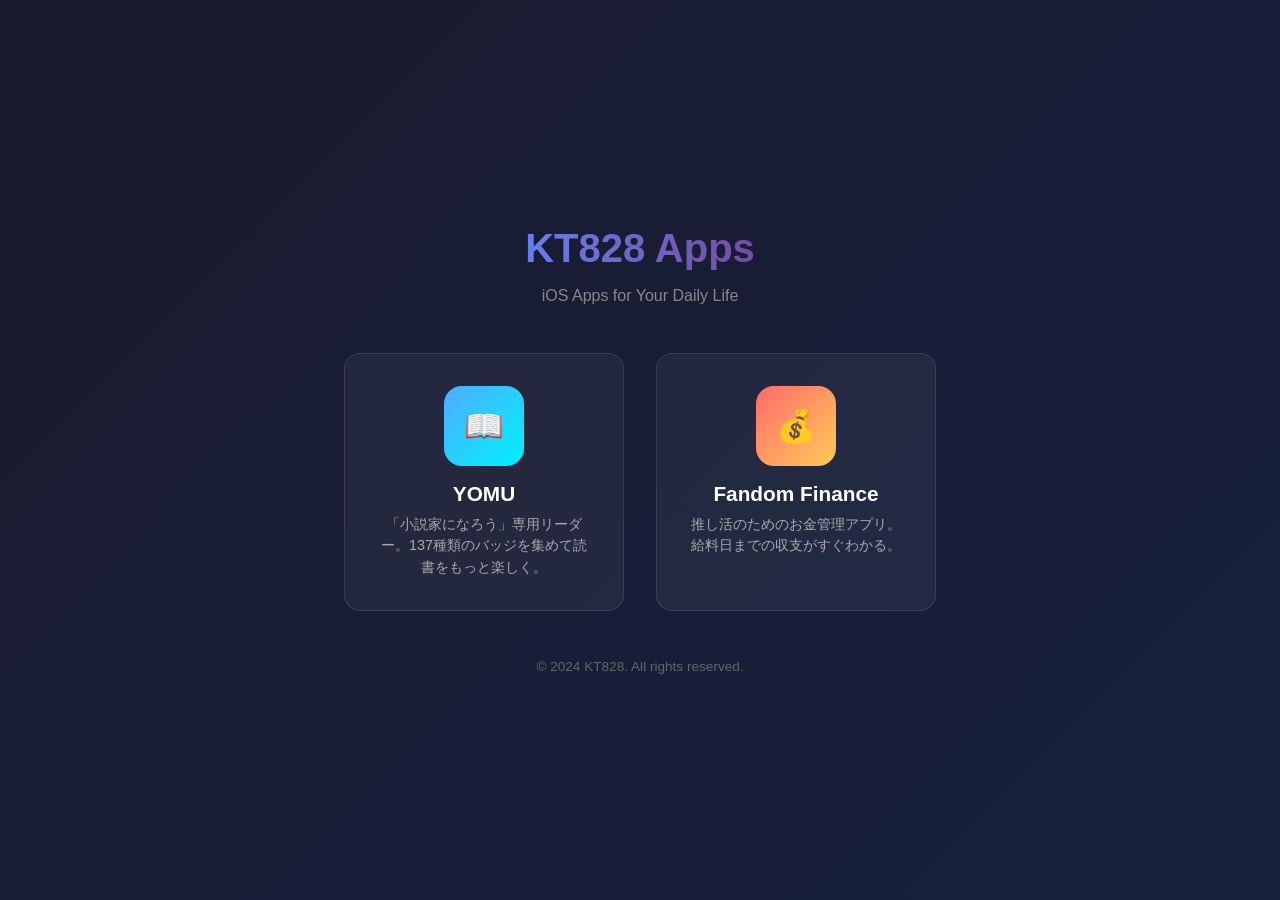
==== index.html @ 67153ea8 "feat: アプリランディングページを追加 - index.html: アプリ一覧ポータル - yomu/: YOMUランディングページ、プライバシーポリシー、サポート - fandom/: Fand" ====
<!DOCTYPE html>
<html lang="ja">
<head>
    <meta charset="UTF-8">
    <meta name="viewport" content="width=device-width, initial-scale=1.0">
    <title>KT828 Apps</title>
    <style>
        * { margin: 0; padding: 0; box-sizing: border-box; }
        body {
            font-family: -apple-system, BlinkMacSystemFont, 'Segoe UI', Roboto, sans-serif;
            background: linear-gradient(135deg, #1a1a2e 0%, #16213e 100%);
            min-height: 100vh;
            display: flex;
            flex-direction: column;
            align-items: center;
            justify-content: center;
            color: #fff;
            padding: 20px;
        }
        h1 {
            font-size: 2.5rem;
            margin-bottom: 1rem;
            background: linear-gradient(90deg, #667eea, #764ba2);
            -webkit-background-clip: text;
            -webkit-text-fill-color: transparent;
        }
        .subtitle { color: #888; margin-bottom: 3rem; }
        .apps {
            display: flex;
            gap: 2rem;
            flex-wrap: wrap;
            justify-content: center;
        }
        .app-card {
            background: rgba(255,255,255,0.05);
            border: 1px solid rgba(255,255,255,0.1);
            border-radius: 16px;
            padding: 2rem;
            width: 280px;
            text-align: center;
            transition: transform 0.3s, box-shadow 0.3s;
            text-decoration: none;
            color: #fff;
        }
        .app-card:hover {
            transform: translateY(-5px);
            box-shadow: 0 10px 40px rgba(0,0,0,0.3);
        }
        .app-icon {
            width: 80px;
            height: 80px;
            border-radius: 18px;
            margin-bottom: 1rem;
            background: linear-gradient(135deg, #667eea, #764ba2);
            display: flex;
            align-items: center;
            justify-content: center;
            font-size: 2rem;
            margin: 0 auto 1rem;
        }
        .app-card h2 { font-size: 1.3rem; margin-bottom: 0.5rem; }
        .app-card p { color: #aaa; font-size: 0.9rem; line-height: 1.5; }
        .yomu .app-icon { background: linear-gradient(135deg, #4facfe, #00f2fe); }
        .fandom .app-icon { background: linear-gradient(135deg, #ff6b6b, #feca57); }
        footer {
            margin-top: 3rem;
            color: #666;
            font-size: 0.85rem;
        }
    </style>
</head>
<body>
    <h1>KT828 Apps</h1>
    <p class="subtitle">iOS Apps for Your Daily Life</p>

    <div class="apps">
        <a href="./yomu/" class="app-card yomu">
            <div class="app-icon">📖</div>
            <h2>YOMU</h2>
            <p>「小説家になろう」専用リーダー。137種類のバッジを集めて読書をもっと楽しく。</p>
        </a>

        <a href="./fandom/" class="app-card fandom">
            <div class="app-icon">💰</div>
            <h2>Fandom Finance</h2>
            <p>推し活のためのお金管理アプリ。給料日までの収支がすぐわかる。</p>
        </a>
    </div>

    <footer>
        &copy; 2024 KT828. All rights reserved.
    </footer>
</body>
</html>
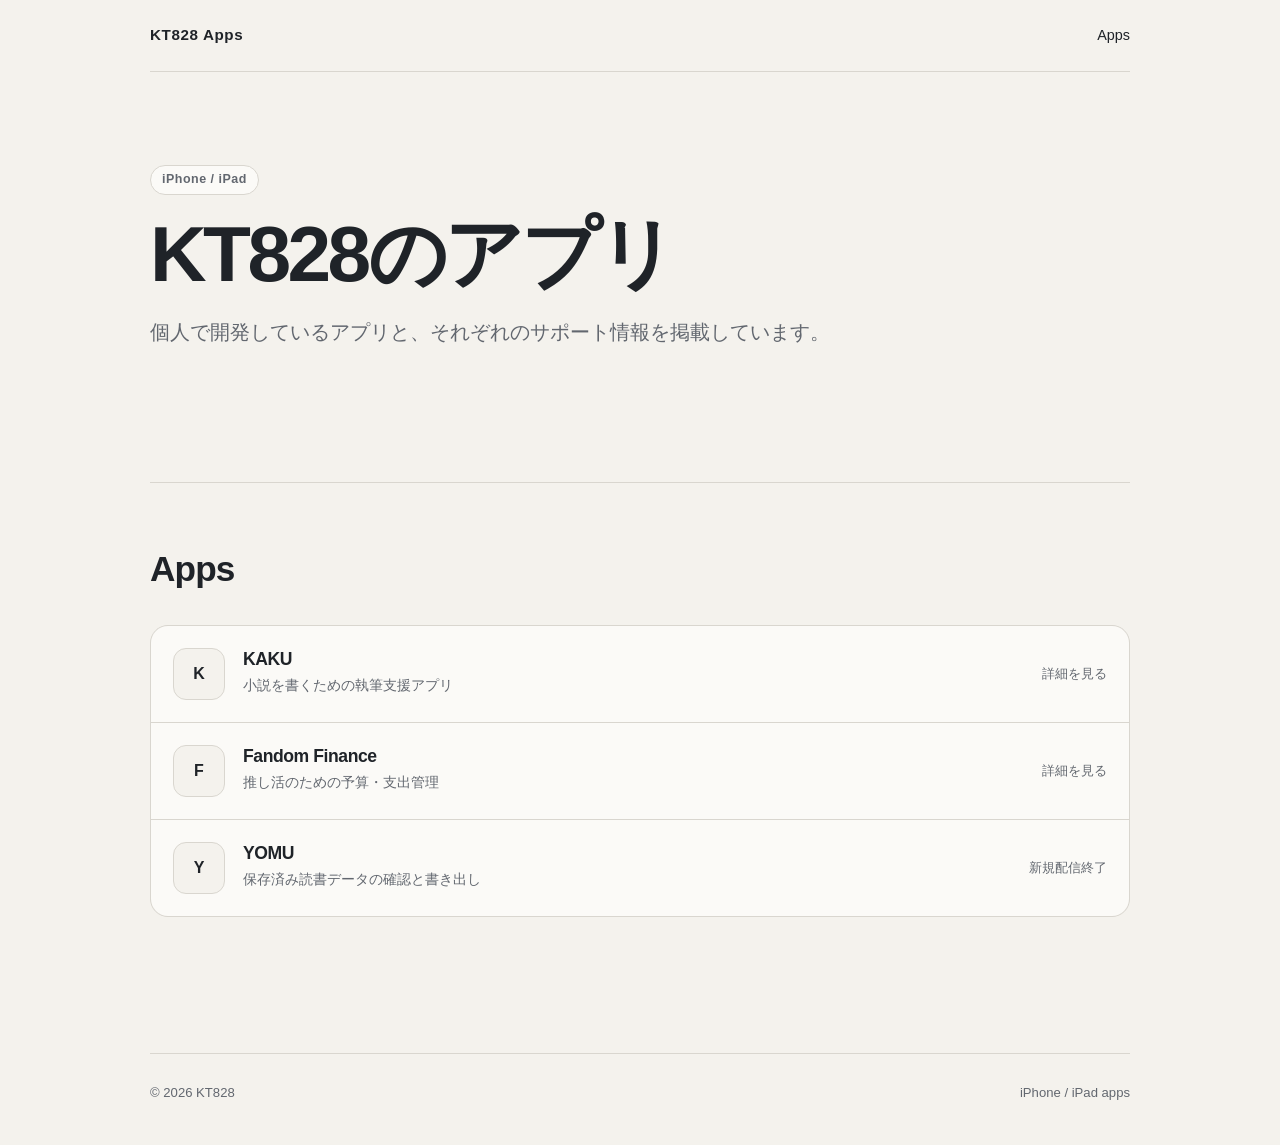
==== commit 1611cc24: "Update YOMU service closure website" ====
--- a/index.html
+++ b/index.html
@@ -1,94 +1,66 @@
-<!DOCTYPE html>
+<!doctype html>
 <html lang="ja">
 <head>
-    <meta charset="UTF-8">
-    <meta name="viewport" content="width=device-width, initial-scale=1.0">
+    <meta charset="utf-8">
+    <meta name="viewport" content="width=device-width, initial-scale=1">
+    <meta name="description" content="KT828が開発しているiPhone・iPadアプリの案内ページです。">
     <title>KT828 Apps</title>
-    <style>
-        * { margin: 0; padding: 0; box-sizing: border-box; }
-        body {
-            font-family: -apple-system, BlinkMacSystemFont, 'Segoe UI', Roboto, sans-serif;
-            background: linear-gradient(135deg, #1a1a2e 0%, #16213e 100%);
-            min-height: 100vh;
-            display: flex;
-            flex-direction: column;
-            align-items: center;
-            justify-content: center;
-            color: #fff;
-            padding: 20px;
-        }
-        h1 {
-            font-size: 2.5rem;
-            margin-bottom: 1rem;
-            background: linear-gradient(90deg, #667eea, #764ba2);
-            -webkit-background-clip: text;
-            -webkit-text-fill-color: transparent;
-        }
-        .subtitle { color: #888; margin-bottom: 3rem; }
-        .apps {
-            display: flex;
-            gap: 2rem;
-            flex-wrap: wrap;
-            justify-content: center;
-        }
-        .app-card {
-            background: rgba(255,255,255,0.05);
-            border: 1px solid rgba(255,255,255,0.1);
-            border-radius: 16px;
-            padding: 2rem;
-            width: 280px;
-            text-align: center;
-            transition: transform 0.3s, box-shadow 0.3s;
-            text-decoration: none;
-            color: #fff;
-        }
-        .app-card:hover {
-            transform: translateY(-5px);
-            box-shadow: 0 10px 40px rgba(0,0,0,0.3);
-        }
-        .app-icon {
-            width: 80px;
-            height: 80px;
-            border-radius: 18px;
-            margin-bottom: 1rem;
-            background: linear-gradient(135deg, #667eea, #764ba2);
-            display: flex;
-            align-items: center;
-            justify-content: center;
-            font-size: 2rem;
-            margin: 0 auto 1rem;
-        }
-        .app-card h2 { font-size: 1.3rem; margin-bottom: 0.5rem; }
-        .app-card p { color: #aaa; font-size: 0.9rem; line-height: 1.5; }
-        .yomu .app-icon { background: linear-gradient(135deg, #4facfe, #00f2fe); }
-        .fandom .app-icon { background: linear-gradient(135deg, #ff6b6b, #feca57); }
-        footer {
-            margin-top: 3rem;
-            color: #666;
-            font-size: 0.85rem;
-        }
-    </style>
+    <link rel="icon" href="./favicon.svg" type="image/svg+xml">
+    <link rel="stylesheet" href="./assets/site.css">
 </head>
 <body>
-    <h1>KT828 Apps</h1>
-    <p class="subtitle">iOS Apps for Your Daily Life</p>
+    <header class="shell topbar">
+        <a class="wordmark" href="./" aria-label="KT828 Apps トップ">KT828 Apps</a>
+        <nav class="topnav" aria-label="ページ内ナビゲーション">
+            <a href="#apps">Apps</a>
+        </nav>
+    </header>
 
-    <div class="apps">
-        <a href="./yomu/" class="app-card yomu">
-            <div class="app-icon">📖</div>
-            <h2>YOMU</h2>
-            <p>「小説家になろう」専用リーダー。137種類のバッジを集めて読書をもっと楽しく。</p>
-        </a>
+    <main class="shell">
+        <section class="hero">
+            <div class="hero-copy">
+                <p class="eyebrow">iPhone / iPad</p>
+                <h1>KT828のアプリ</h1>
+                <p class="lead">個人で開発しているアプリと、それぞれのサポート情報を掲載しています。</p>
+            </div>
+        </section>
 
-        <a href="./fandom/" class="app-card fandom">
-            <div class="app-icon">💰</div>
-            <h2>Fandom Finance</h2>
-            <p>推し活のためのお金管理アプリ。給料日までの収支がすぐわかる。</p>
-        </a>
-    </div>
+        <section class="section" id="apps">
+            <h2>Apps</h2>
+            <div class="app-list">
+                <a class="app-row" href="./kaku/">
+                    <span class="app-glyph" aria-hidden="true">K</span>
+                    <div>
+                        <h2>KAKU</h2>
+                        <p>小説を書くための執筆支援アプリ</p>
+                    </div>
+                    <span class="row-status">詳細を見る</span>
+                </a>
 
-    <footer>
-        &copy; 2024 KT828. All rights reserved.
+                <a class="app-row" href="./fandom/">
+                    <span class="app-glyph" aria-hidden="true">F</span>
+                    <div>
+                        <h2>Fandom Finance</h2>
+                        <p>推し活のための予算・支出管理</p>
+                    </div>
+                    <span class="row-status">詳細を見る</span>
+                </a>
+
+                <a class="app-row" href="./yomu/">
+                    <span class="app-glyph" aria-hidden="true">Y</span>
+                    <div>
+                        <h2>YOMU</h2>
+                        <p>保存済み読書データの確認と書き出し</p>
+                    </div>
+                    <span class="row-status">新規配信終了</span>
+                </a>
+            </div>
+        </section>
+    </main>
+
+    <footer class="shell footer">
+        <p>&copy; 2026 KT828</p>
+        <p>iPhone / iPad apps</p>
     </footer>
 </body>
 </html>
--- a/assets/site.css
+++ b/assets/site.css
@@ -0,0 +1,386 @@
+:root {
+    color-scheme: light dark;
+    --background: #f4f2ed;
+    --surface: #fbfaf7;
+    --text: #1f2328;
+    --muted: #62676f;
+    --border: #d9d6cf;
+    --accent: #2458a6;
+    --accent-strong: #17427f;
+    --notice: #ebe5d9;
+    --radius: 18px;
+    --shadow: 0 16px 40px rgb(40 43 48 / 8%);
+}
+
+* {
+    box-sizing: border-box;
+}
+
+html {
+    scroll-behavior: smooth;
+}
+
+body {
+    margin: 0;
+    background: var(--background);
+    color: var(--text);
+    font-family: -apple-system, BlinkMacSystemFont, "Helvetica Neue", "Yu Gothic", YuGothic, sans-serif;
+    font-size: 16px;
+    line-height: 1.75;
+    -webkit-font-smoothing: antialiased;
+}
+
+a {
+    color: var(--accent);
+    text-underline-offset: 0.2em;
+}
+
+a:hover {
+    color: var(--accent-strong);
+}
+
+a:focus-visible,
+button:focus-visible {
+    outline: 3px solid color-mix(in srgb, var(--accent) 35%, transparent);
+    outline-offset: 4px;
+    border-radius: 6px;
+}
+
+.shell {
+    width: min(100% - 40px, 980px);
+    margin-inline: auto;
+}
+
+.topbar {
+    display: flex;
+    align-items: center;
+    justify-content: space-between;
+    min-height: 72px;
+    border-bottom: 1px solid var(--border);
+}
+
+.topbar a {
+    color: var(--text);
+    text-decoration: none;
+}
+
+.wordmark {
+    font-size: 0.95rem;
+    font-weight: 700;
+    letter-spacing: 0.04em;
+}
+
+.topnav {
+    display: flex;
+    gap: 20px;
+    color: var(--muted);
+    font-size: 0.9rem;
+}
+
+main {
+    padding-block: clamp(48px, 8vw, 92px) 72px;
+}
+
+.hero {
+    display: grid;
+    grid-template-columns: minmax(0, 1fr) auto;
+    gap: clamp(32px, 8vw, 84px);
+    align-items: center;
+    margin-bottom: clamp(56px, 10vw, 104px);
+}
+
+.hero-copy {
+    max-width: 720px;
+}
+
+.eyebrow,
+.status {
+    display: inline-flex;
+    align-items: center;
+    min-height: 30px;
+    margin: 0 0 18px;
+    padding: 3px 11px;
+    border: 1px solid var(--border);
+    border-radius: 999px;
+    color: var(--muted);
+    background: var(--surface);
+    font-size: 0.78rem;
+    font-weight: 650;
+    letter-spacing: 0.04em;
+}
+
+h1,
+h2,
+h3,
+p {
+    margin-top: 0;
+}
+
+h1 {
+    max-width: 760px;
+    margin-bottom: 20px;
+    font-size: clamp(2.35rem, 7vw, 4.9rem);
+    line-height: 1.05;
+    letter-spacing: -0.045em;
+}
+
+h2 {
+    margin-bottom: 22px;
+    font-size: clamp(1.55rem, 3vw, 2.2rem);
+    line-height: 1.25;
+    letter-spacing: -0.025em;
+}
+
+h3 {
+    margin-bottom: 8px;
+    font-size: 1.05rem;
+}
+
+.lead {
+    max-width: 690px;
+    margin-bottom: 28px;
+    color: var(--muted);
+    font-size: clamp(1.05rem, 2vw, 1.24rem);
+}
+
+.app-icon {
+    width: clamp(104px, 16vw, 152px);
+    aspect-ratio: 1;
+    border-radius: 25%;
+    box-shadow: var(--shadow);
+}
+
+.actions {
+    display: flex;
+    flex-wrap: wrap;
+    gap: 12px;
+}
+
+.button {
+    display: inline-flex;
+    align-items: center;
+    justify-content: center;
+    min-height: 46px;
+    padding: 9px 17px;
+    border: 1px solid var(--accent);
+    border-radius: 10px;
+    background: var(--accent);
+    color: white;
+    font-weight: 650;
+    text-decoration: none;
+}
+
+.button:hover {
+    background: var(--accent-strong);
+    color: white;
+}
+
+.button.secondary {
+    border-color: var(--border);
+    background: var(--surface);
+    color: var(--text);
+}
+
+.section {
+    padding-block: clamp(36px, 6vw, 64px);
+    border-top: 1px solid var(--border);
+}
+
+.section-intro {
+    max-width: 700px;
+    color: var(--muted);
+}
+
+.grid {
+    display: grid;
+    grid-template-columns: repeat(2, minmax(0, 1fr));
+    gap: 16px;
+    margin-top: 28px;
+}
+
+.card {
+    padding: 24px;
+    border: 1px solid var(--border);
+    border-radius: var(--radius);
+    background: var(--surface);
+}
+
+.card p:last-child,
+.prose p:last-child,
+.notice p:last-child {
+    margin-bottom: 0;
+}
+
+.card p {
+    color: var(--muted);
+}
+
+.notice {
+    margin-block: 32px;
+    padding: 20px 22px;
+    border-left: 4px solid #8a6a32;
+    border-radius: 4px 12px 12px 4px;
+    background: var(--notice);
+}
+
+.notice strong {
+    display: block;
+    margin-bottom: 4px;
+}
+
+.prose {
+    max-width: 760px;
+}
+
+.prose h2 {
+    margin-top: 52px;
+}
+
+.prose h2:first-child {
+    margin-top: 0;
+}
+
+.prose ul,
+.prose ol {
+    padding-left: 1.4em;
+}
+
+.prose li + li {
+    margin-top: 0.45em;
+}
+
+.meta {
+    color: var(--muted);
+    font-size: 0.88rem;
+}
+
+.app-list {
+    display: grid;
+    gap: 1px;
+    margin-top: 34px;
+    overflow: hidden;
+    border: 1px solid var(--border);
+    border-radius: var(--radius);
+    background: var(--border);
+}
+
+.app-row {
+    display: grid;
+    grid-template-columns: 52px minmax(0, 1fr) auto;
+    gap: 18px;
+    align-items: center;
+    padding: 22px;
+    background: var(--surface);
+    color: var(--text);
+    text-decoration: none;
+}
+
+.app-row:hover {
+    background: color-mix(in srgb, var(--surface) 90%, var(--accent));
+    color: var(--text);
+}
+
+.app-glyph {
+    display: grid;
+    width: 52px;
+    aspect-ratio: 1;
+    place-items: center;
+    border: 1px solid var(--border);
+    border-radius: 13px;
+    background: var(--background);
+    font-size: 1rem;
+    font-weight: 750;
+}
+
+.app-row h2 {
+    margin: 0 0 2px;
+    font-size: 1.1rem;
+}
+
+.app-row p {
+    margin: 0;
+    color: var(--muted);
+    font-size: 0.9rem;
+}
+
+.row-status {
+    color: var(--muted);
+    font-size: 0.8rem;
+}
+
+.footer {
+    display: flex;
+    justify-content: space-between;
+    gap: 20px;
+    padding-block: 28px 40px;
+    border-top: 1px solid var(--border);
+    color: var(--muted);
+    font-size: 0.82rem;
+}
+
+.footer p {
+    margin: 0;
+}
+
+@media (max-width: 680px) {
+    .shell {
+        width: min(100% - 28px, 980px);
+    }
+
+    .hero {
+        grid-template-columns: 1fr;
+    }
+
+    .hero .app-icon {
+        grid-row: 1;
+    }
+
+    .grid {
+        grid-template-columns: 1fr;
+    }
+
+    .topnav {
+        gap: 14px;
+    }
+
+    .app-row {
+        grid-template-columns: 46px minmax(0, 1fr);
+        gap: 14px;
+    }
+
+    .app-glyph {
+        width: 46px;
+    }
+
+    .row-status {
+        grid-column: 2;
+    }
+
+    .footer {
+        display: block;
+    }
+
+    .footer p + p {
+        margin-top: 6px;
+    }
+}
+
+@media (prefers-color-scheme: dark) {
+    :root {
+        --background: #171819;
+        --surface: #202224;
+        --text: #f2f0eb;
+        --muted: #b0b2b5;
+        --border: #373a3e;
+        --accent: #79a7ea;
+        --accent-strong: #a7c7f4;
+        --notice: #29251e;
+        --shadow: 0 16px 44px rgb(0 0 0 / 28%);
+    }
+}
+
+@media (prefers-reduced-motion: reduce) {
+    html {
+        scroll-behavior: auto;
+    }
+}
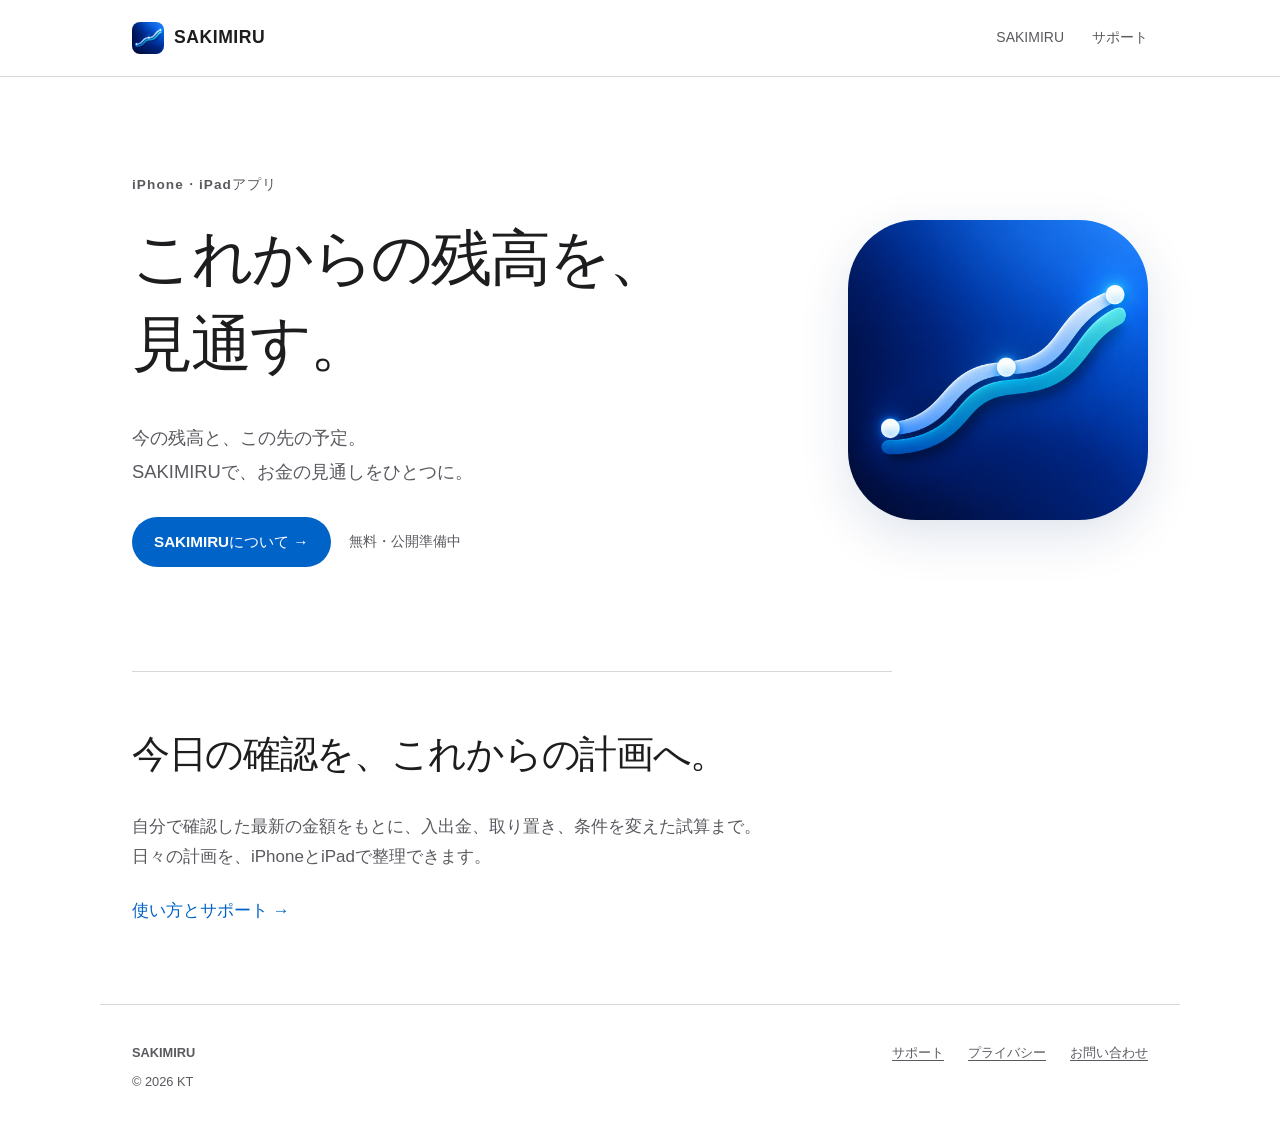
==== commit a9f56c5d: "Renew website for the free SAKIMIRU app" ====
--- a/index.html
+++ b/index.html
@@ -1,66 +1,34 @@
 <!doctype html>
 <html lang="ja">
 <head>
-    <meta charset="utf-8">
-    <meta name="viewport" content="width=device-width, initial-scale=1">
-    <meta name="description" content="KT828が開発しているiPhone・iPadアプリの案内ページです。">
-    <title>KT828 Apps</title>
-    <link rel="icon" href="./favicon.svg" type="image/svg+xml">
-    <link rel="stylesheet" href="./assets/site.css">
+  <meta charset="utf-8">
+  <meta name="viewport" content="width=device-width, initial-scale=1">
+  <meta name="color-scheme" content="light dark">
+  <title>SAKIMIRU — これからの残高を、見通す。</title>
+  <meta name="description" content="最新の残高と入出金の予定から、この先の残高と使える額を確認するiPhone・iPadアプリ。無料で公開準備中。">
+  <link rel="canonical" href="https://kt828.github.io/">
+  <meta property="og:type" content="website">
+  <meta property="og:locale" content="ja_JP">
+  <meta property="og:title" content="SAKIMIRU — これからの残高を、見通す。">
+  <meta property="og:description" content="最新の残高と入出金の予定から、この先の残高と使える額を確認するiPhone・iPadアプリ。無料で公開準備中。">
+  <meta property="og:url" content="https://kt828.github.io/">
+  <meta property="og:image" content="https://kt828.github.io/assets/app-icon.png">
+  <meta property="og:image:width" content="1024">
+  <meta property="og:image:height" content="1024">
+  <link rel="icon" type="image/svg+xml" href="/assets/favicon.svg">
+  <link rel="apple-touch-icon" href="/assets/app-icon.png">
+  <link rel="stylesheet" href="/assets/site.css">
 </head>
 <body>
-    <header class="shell topbar">
-        <a class="wordmark" href="./" aria-label="KT828 Apps トップ">KT828 Apps</a>
-        <nav class="topnav" aria-label="ページ内ナビゲーション">
-            <a href="#apps">Apps</a>
-        </nav>
-    </header>
-
-    <main class="shell">
-        <section class="hero">
-            <div class="hero-copy">
-                <p class="eyebrow">iPhone / iPad</p>
-                <h1>KT828のアプリ</h1>
-                <p class="lead">個人で開発しているアプリと、それぞれのサポート情報を掲載しています。</p>
-            </div>
-        </section>
-
-        <section class="section" id="apps">
-            <h2>Apps</h2>
-            <div class="app-list">
-                <a class="app-row" href="./kaku/">
-                    <span class="app-glyph" aria-hidden="true">K</span>
-                    <div>
-                        <h2>KAKU</h2>
-                        <p>小説を書くための執筆支援アプリ</p>
-                    </div>
-                    <span class="row-status">詳細を見る</span>
-                </a>
-
-                <a class="app-row" href="./fandom/">
-                    <span class="app-glyph" aria-hidden="true">F</span>
-                    <div>
-                        <h2>Fandom Finance</h2>
-                        <p>推し活のための予算・支出管理</p>
-                    </div>
-                    <span class="row-status">詳細を見る</span>
-                </a>
-
-                <a class="app-row" href="./yomu/">
-                    <span class="app-glyph" aria-hidden="true">Y</span>
-                    <div>
-                        <h2>YOMU</h2>
-                        <p>保存済み読書データの確認と書き出し</p>
-                    </div>
-                    <span class="row-status">新規配信終了</span>
-                </a>
-            </div>
-        </section>
-    </main>
-
-    <footer class="shell footer">
-        <p>&copy; 2026 KT828</p>
-        <p>iPhone / iPad apps</p>
-    </footer>
+  <a class="skip-link" href="#main">本文へ移動</a>
+  <header class="site-header"><div class="header-inner"><a class="brand" href="/" aria-label="SAKIMIRU ホーム"><img src="/assets/app-icon.png" width="32" height="32" alt="">SAKIMIRU</a><nav aria-label="メイン"><a href="/sakimiru/">SAKIMIRU</a><a href="/sakimiru/support.html">サポート</a></nav></div></header>
+  <main id="main" class="product">
+    <section class="hero home-hero" aria-labelledby="home-title">
+      <div class="hero-copy"><p class="eyebrow">iPhone・iPadアプリ</p><h1 id="home-title">これからの残高を、<br>見通す。</h1><p class="lead">今の残高と、この先の予定。<br>SAKIMIRUで、お金の見通しをひとつに。</p><div class="hero-actions"><a class="button" href="/sakimiru/">SAKIMIRUについて<span aria-hidden="true"> →</span></a><span class="release-status">無料・公開準備中</span></div></div>
+      <img class="hero-icon" src="/assets/app-icon.png" width="1024" height="1024" alt="SAKIMIRUのアプリアイコン" fetchpriority="high">
+    </section>
+    <section class="intro-strip" aria-labelledby="intro-title"><h2 id="intro-title">今日の確認を、これからの計画へ。</h2><p>自分で確認した最新の金額をもとに、入出金、取り置き、条件を変えた試算まで。日々の計画を、iPhoneとiPadで整理できます。</p><a class="text-link" href="/sakimiru/support.html">使い方とサポート<span aria-hidden="true"> →</span></a></section>
+  </main>
+  <footer class="site-footer"><div><a href="/sakimiru/">SAKIMIRU</a><p>© 2026 KT</p></div><nav aria-label="フッター"><a href="/sakimiru/support.html">サポート</a><a href="/sakimiru/privacy.html">プライバシー</a><a href="mailto:clearchestnut@gmail.com">お問い合わせ</a></nav></footer>
 </body>
 </html>
--- a/assets/site.css
+++ b/assets/site.css
@@ -1,386 +1,6 @@
-:root {
-    color-scheme: light dark;
-    --background: #f4f2ed;
-    --surface: #fbfaf7;
-    --text: #1f2328;
-    --muted: #62676f;
-    --border: #d9d6cf;
-    --accent: #2458a6;
-    --accent-strong: #17427f;
-    --notice: #ebe5d9;
-    --radius: 18px;
-    --shadow: 0 16px 40px rgb(40 43 48 / 8%);
-}
-
-* {
-    box-sizing: border-box;
-}
-
-html {
-    scroll-behavior: smooth;
-}
-
-body {
-    margin: 0;
-    background: var(--background);
-    color: var(--text);
-    font-family: -apple-system, BlinkMacSystemFont, "Helvetica Neue", "Yu Gothic", YuGothic, sans-serif;
-    font-size: 16px;
-    line-height: 1.75;
-    -webkit-font-smoothing: antialiased;
-}
-
-a {
-    color: var(--accent);
-    text-underline-offset: 0.2em;
-}
-
-a:hover {
-    color: var(--accent-strong);
-}
-
-a:focus-visible,
-button:focus-visible {
-    outline: 3px solid color-mix(in srgb, var(--accent) 35%, transparent);
-    outline-offset: 4px;
-    border-radius: 6px;
-}
-
-.shell {
-    width: min(100% - 40px, 980px);
-    margin-inline: auto;
-}
-
-.topbar {
-    display: flex;
-    align-items: center;
-    justify-content: space-between;
-    min-height: 72px;
-    border-bottom: 1px solid var(--border);
-}
-
-.topbar a {
-    color: var(--text);
-    text-decoration: none;
-}
-
-.wordmark {
-    font-size: 0.95rem;
-    font-weight: 700;
-    letter-spacing: 0.04em;
-}
-
-.topnav {
-    display: flex;
-    gap: 20px;
-    color: var(--muted);
-    font-size: 0.9rem;
-}
-
-main {
-    padding-block: clamp(48px, 8vw, 92px) 72px;
-}
-
-.hero {
-    display: grid;
-    grid-template-columns: minmax(0, 1fr) auto;
-    gap: clamp(32px, 8vw, 84px);
-    align-items: center;
-    margin-bottom: clamp(56px, 10vw, 104px);
-}
-
-.hero-copy {
-    max-width: 720px;
-}
-
-.eyebrow,
-.status {
-    display: inline-flex;
-    align-items: center;
-    min-height: 30px;
-    margin: 0 0 18px;
-    padding: 3px 11px;
-    border: 1px solid var(--border);
-    border-radius: 999px;
-    color: var(--muted);
-    background: var(--surface);
-    font-size: 0.78rem;
-    font-weight: 650;
-    letter-spacing: 0.04em;
-}
-
-h1,
-h2,
-h3,
-p {
-    margin-top: 0;
-}
-
-h1 {
-    max-width: 760px;
-    margin-bottom: 20px;
-    font-size: clamp(2.35rem, 7vw, 4.9rem);
-    line-height: 1.05;
-    letter-spacing: -0.045em;
-}
-
-h2 {
-    margin-bottom: 22px;
-    font-size: clamp(1.55rem, 3vw, 2.2rem);
-    line-height: 1.25;
-    letter-spacing: -0.025em;
-}
-
-h3 {
-    margin-bottom: 8px;
-    font-size: 1.05rem;
-}
-
-.lead {
-    max-width: 690px;
-    margin-bottom: 28px;
-    color: var(--muted);
-    font-size: clamp(1.05rem, 2vw, 1.24rem);
-}
-
-.app-icon {
-    width: clamp(104px, 16vw, 152px);
-    aspect-ratio: 1;
-    border-radius: 25%;
-    box-shadow: var(--shadow);
-}
-
-.actions {
-    display: flex;
-    flex-wrap: wrap;
-    gap: 12px;
-}
-
-.button {
-    display: inline-flex;
-    align-items: center;
-    justify-content: center;
-    min-height: 46px;
-    padding: 9px 17px;
-    border: 1px solid var(--accent);
-    border-radius: 10px;
-    background: var(--accent);
-    color: white;
-    font-weight: 650;
-    text-decoration: none;
-}
-
-.button:hover {
-    background: var(--accent-strong);
-    color: white;
-}
-
-.button.secondary {
-    border-color: var(--border);
-    background: var(--surface);
-    color: var(--text);
-}
-
-.section {
-    padding-block: clamp(36px, 6vw, 64px);
-    border-top: 1px solid var(--border);
-}
-
-.section-intro {
-    max-width: 700px;
-    color: var(--muted);
-}
-
-.grid {
-    display: grid;
-    grid-template-columns: repeat(2, minmax(0, 1fr));
-    gap: 16px;
-    margin-top: 28px;
-}
-
-.card {
-    padding: 24px;
-    border: 1px solid var(--border);
-    border-radius: var(--radius);
-    background: var(--surface);
-}
-
-.card p:last-child,
-.prose p:last-child,
-.notice p:last-child {
-    margin-bottom: 0;
-}
-
-.card p {
-    color: var(--muted);
-}
-
-.notice {
-    margin-block: 32px;
-    padding: 20px 22px;
-    border-left: 4px solid #8a6a32;
-    border-radius: 4px 12px 12px 4px;
-    background: var(--notice);
-}
-
-.notice strong {
-    display: block;
-    margin-bottom: 4px;
-}
-
-.prose {
-    max-width: 760px;
-}
-
-.prose h2 {
-    margin-top: 52px;
-}
-
-.prose h2:first-child {
-    margin-top: 0;
-}
-
-.prose ul,
-.prose ol {
-    padding-left: 1.4em;
-}
-
-.prose li + li {
-    margin-top: 0.45em;
-}
-
-.meta {
-    color: var(--muted);
-    font-size: 0.88rem;
-}
-
-.app-list {
-    display: grid;
-    gap: 1px;
-    margin-top: 34px;
-    overflow: hidden;
-    border: 1px solid var(--border);
-    border-radius: var(--radius);
-    background: var(--border);
-}
-
-.app-row {
-    display: grid;
-    grid-template-columns: 52px minmax(0, 1fr) auto;
-    gap: 18px;
-    align-items: center;
-    padding: 22px;
-    background: var(--surface);
-    color: var(--text);
-    text-decoration: none;
-}
-
-.app-row:hover {
-    background: color-mix(in srgb, var(--surface) 90%, var(--accent));
-    color: var(--text);
-}
-
-.app-glyph {
-    display: grid;
-    width: 52px;
-    aspect-ratio: 1;
-    place-items: center;
-    border: 1px solid var(--border);
-    border-radius: 13px;
-    background: var(--background);
-    font-size: 1rem;
-    font-weight: 750;
-}
-
-.app-row h2 {
-    margin: 0 0 2px;
-    font-size: 1.1rem;
-}
-
-.app-row p {
-    margin: 0;
-    color: var(--muted);
-    font-size: 0.9rem;
-}
-
-.row-status {
-    color: var(--muted);
-    font-size: 0.8rem;
-}
-
-.footer {
-    display: flex;
-    justify-content: space-between;
-    gap: 20px;
-    padding-block: 28px 40px;
-    border-top: 1px solid var(--border);
-    color: var(--muted);
-    font-size: 0.82rem;
-}
-
-.footer p {
-    margin: 0;
-}
-
-@media (max-width: 680px) {
-    .shell {
-        width: min(100% - 28px, 980px);
-    }
-
-    .hero {
-        grid-template-columns: 1fr;
-    }
-
-    .hero .app-icon {
-        grid-row: 1;
-    }
-
-    .grid {
-        grid-template-columns: 1fr;
-    }
-
-    .topnav {
-        gap: 14px;
-    }
-
-    .app-row {
-        grid-template-columns: 46px minmax(0, 1fr);
-        gap: 14px;
-    }
-
-    .app-glyph {
-        width: 46px;
-    }
-
-    .row-status {
-        grid-column: 2;
-    }
-
-    .footer {
-        display: block;
-    }
-
-    .footer p + p {
-        margin-top: 6px;
-    }
-}
-
-@media (prefers-color-scheme: dark) {
-    :root {
-        --background: #171819;
-        --surface: #202224;
-        --text: #f2f0eb;
-        --muted: #b0b2b5;
-        --border: #373a3e;
-        --accent: #79a7ea;
-        --accent-strong: #a7c7f4;
-        --notice: #29251e;
-        --shadow: 0 16px 44px rgb(0 0 0 / 28%);
-    }
-}
-
-@media (prefers-reduced-motion: reduce) {
-    html {
-        scroll-behavior: auto;
-    }
-}
+:root{color-scheme:light dark;--bg:#fff;--surface:#f5f5f7;--ink:#1d1d1f;--muted:#59595f;--line:#d8d8dc;--link:#0063c7;--focus:#0063c7;--button:#0063c7;--button-ink:#fff;--max:1080px;font-family:-apple-system,BlinkMacSystemFont,"Hiragino Kaku Gothic ProN","Noto Sans JP",sans-serif;font-synthesis:none;text-rendering:optimizeLegibility}
+*{box-sizing:border-box}html{scroll-behavior:smooth;scroll-padding-top:6rem}body{margin:0;background:var(--bg);color:var(--ink);font-size:17px;line-height:1.8;-webkit-text-size-adjust:100%}a{color:var(--link);text-underline-offset:.2em}a:hover{text-decoration:underline}a:focus-visible,summary:focus-visible{outline:3px solid var(--focus);outline-offset:5px;border-radius:4px}img{max-width:100%;height:auto;display:block}p,h1,h2,h3{margin-top:0}p{margin-bottom:1em}h1,h2,h3{line-height:1.4;font-weight:650;letter-spacing:-.035em;overflow-wrap:anywhere}h1{font-size:clamp(2.35rem,4.8vw,3.9rem);margin-bottom:.55em}h2{font-size:clamp(1.65rem,3vw,2.35rem)}h3{font-size:1.3rem}main{max-width:var(--max);padding:0 32px;margin:auto}.skip-link{position:absolute;top:8px;left:16px;z-index:5;transform:translateY(-160%);background:var(--bg);padding:8px 16px}.skip-link:focus{transform:translateY(0)}.site-header{border-bottom:1px solid var(--line);background:var(--bg)}.header-inner{max-width:var(--max);margin:auto;display:flex;align-items:center;justify-content:space-between;gap:24px;min-height:76px;padding:12px 32px}.brand{display:flex;align-items:center;gap:10px;color:var(--ink);text-decoration:none;font-size:1.1rem;font-weight:650;letter-spacing:.03em}.brand img{width:32px;height:32px;border-radius:8px}.header-inner nav{display:flex;align-items:center;gap:28px;font-size:.875rem}.header-inner nav a{color:var(--muted);text-decoration:none;padding:8px 0}.header-inner nav a[aria-current]{color:var(--ink);text-decoration:underline}.hero{display:grid;grid-template-columns:minmax(0,1fr) 300px;gap:72px;align-items:center;padding:96px 0 104px}.home-hero{min-height:580px}.hero-icon{width:300px;height:300px;border-radius:23%;box-shadow:0 16px 50px #072c6c21}.eyebrow{font-size:.85rem;font-weight:650;color:var(--muted);letter-spacing:.08em;margin-bottom:18px}.lead{font-size:1.15rem;line-height:1.85;color:var(--muted)}.hero-actions{display:flex;align-items:center;flex-wrap:wrap;gap:18px;margin-top:28px}.button{display:inline-block;border-radius:999px;background:var(--button);color:var(--button-ink);padding:11px 22px;font-size:.95rem;font-weight:550;text-decoration:none;min-height:48px;text-align:center}.button:hover{text-decoration:none;filter:brightness(1.1)}.button.secondary{background:var(--surface);color:var(--link)}.status-pill{display:inline-block;border-radius:999px;background:var(--surface);padding:8px 17px;font-size:.875rem;font-weight:600}.release-status{color:var(--muted);font-size:.875rem}.intro-strip{padding:56px 0 72px;border-top:1px solid var(--line);max-width:760px}.intro-strip p{color:var(--muted);max-width:650px}.text-link{text-decoration:none;display:inline-block;padding:6px 0}.features{border-top:1px solid var(--line);padding:64px 0 80px}.section-heading{max-width:660px;margin-bottom:34px}.feature-grid{display:grid;grid-template-columns:repeat(2,minmax(0,1fr));gap:20px}.feature{padding:32px;background:var(--surface);border-radius:24px}.feature-number{font-size:.8rem;letter-spacing:.08em;font-variant-numeric:tabular-nums;color:var(--muted)}.feature h3{margin:16px 0 12px}.feature p{color:var(--muted);margin:0;font-size:1rem}.split-section{border-top:1px solid var(--line);padding:64px 0;display:grid;grid-template-columns:minmax(0,1fr) minmax(0,1fr);gap:64px}.section-copy{color:var(--muted)}.section-copy p:last-child{margin-bottom:0}.note{font-size:.875rem;color:var(--muted)}.closing{padding:64px 0 88px;border-top:1px solid var(--line)}.closing h2{font-size:1.7rem;margin-bottom:24px}.site-footer{max-width:var(--max);margin:auto;padding:36px 32px 48px;border-top:1px solid var(--line);display:flex;justify-content:space-between;align-items:start;gap:32px;font-size:.8rem;color:var(--muted)}.site-footer a{color:var(--muted)}.site-footer>div>a{font-weight:650;text-decoration:none}.site-footer p{margin:6px 0 0}.site-footer nav{display:flex;flex-wrap:wrap;gap:12px 24px}.document{max-width:740px;margin:auto;padding:64px 0 80px}.document-header{padding-bottom:24px;border-bottom:1px solid var(--line);margin-bottom:36px}.document-header h1{font-size:clamp(1.95rem,4vw,2.8rem);letter-spacing:-.04em}.document-header .lead{margin-bottom:0}.updated{color:var(--muted);font-size:.875rem;margin:0}.document>section{margin:36px 0}.document h2{font-size:1.25rem;letter-spacing:-.025em;margin-bottom:14px}.document p{font-size:1rem;overflow-wrap:anywhere}.contact-card{padding:28px;background:var(--surface);border-radius:22px}.contact-card p:last-child{margin-bottom:0}.contact-link{font-size:1.1rem;font-weight:550}
+@media(prefers-color-scheme:dark){:root{--bg:#101012;--surface:#1d1d20;--ink:#f5f5f7;--muted:#b0b0b8;--line:#39393e;--link:#78b8ff;--focus:#78b8ff;--button:#78b8ff;--button-ink:#08213d}.hero-icon{box-shadow:0 16px 50px #0006}}
+@media(max-width:760px){main{padding:0 24px}.header-inner{padding:12px 24px;min-height:68px;gap:16px}.header-inner nav{gap:18px;font-size:.8rem}.brand{font-size:.95rem;gap:8px}.hero{grid-template-columns:1fr;gap:40px;padding:56px 0 64px;min-height:0}.hero-icon{width:200px;height:200px;grid-row:1}.hero-copy{grid-row:2}.hero .lead br{display:none}.hero h1{font-size:clamp(2rem,7.7vw,3.1rem)}.hero-actions{gap:14px}.features{padding:48px 0}.feature-grid{gap:16px}.feature{padding:24px;border-radius:20px}.split-section{grid-template-columns:1fr;gap:16px;padding:44px 0}.split-section h2 br{display:none}.closing{padding:44px 0 56px}.site-footer{padding:28px 24px 40px;flex-direction:column;gap:20px}.document{padding:44px 0 56px}.document-header h1{font-size:clamp(1.75rem,6.5vw,2.5rem)}}
+@media(max-width:480px){.feature-grid{grid-template-columns:1fr}.header-inner{padding-left:18px;padding-right:18px}.header-inner nav{gap:14px}.brand img{width:28px;height:28px}main{padding:0 22px}.hero-icon{width:160px;height:160px}.feature p{font-size:.95rem}.contact-card{padding:24px}.contact-link{font-size:1rem}.intro-strip{padding-top:40px}}
+@media(prefers-reduced-motion:reduce){html{scroll-behavior:auto}}
